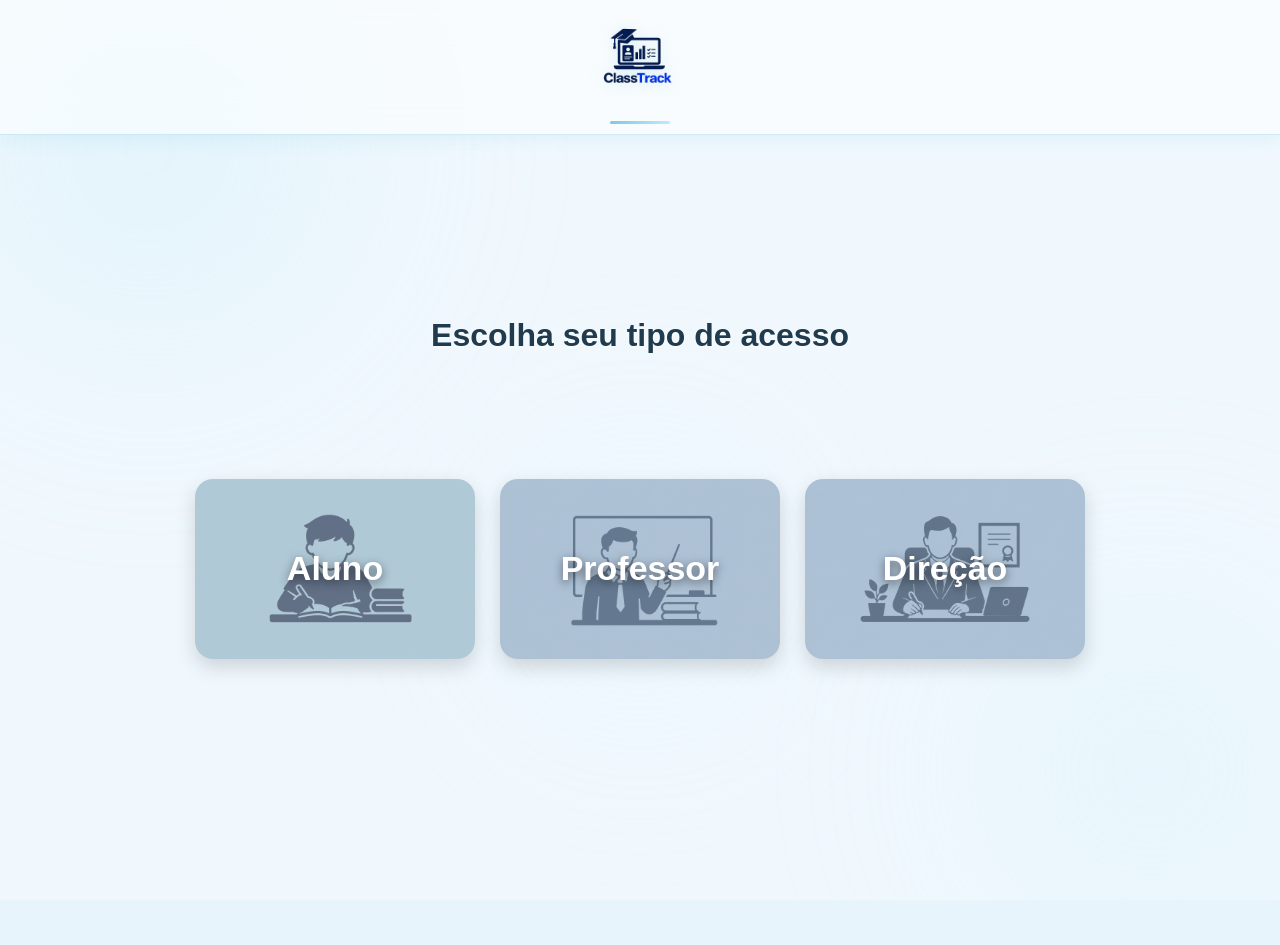
==== index.html @ 363bf329 "primeiro git" ====
<!DOCTYPE html>
<html lang="pt-BR">
 
<head>
    <meta charset="UTF-8" />
    <meta name="viewport" content="width=device-width, initial-scale=1.0" />
    <title>Login e Cadastro</title>
    <link rel="stylesheet" href="index.css" />
</head>
 
<body>
 
    <div class="bg-aurora">
        <div class="aurora-orb orb1"></div>
        <div class="aurora-orb orb2"></div>
        <div class="aurora-orb orb3"></div>
    </div>
 
    <header>
        <div class="header-inner">
            <a href="Lading.html" class="logo-link">
                <img src="Assets\logoClass.png" alt="Logo do Projeto" id="logo">
            </a>
            <div class="header-accent-line"></div>
        </div>
    </header>
 
    <main>
        <section id="choice-section">
            <h2 class="choice-title">Escolha seu tipo de acesso</h2>
            <div class="roles-container">
                <div class="role-card aluno" onclick="selectRole('Aluno')">
                    <div class="overlay">
                        <h3>Aluno</h3>
                    </div>
                </div>
                <div class="role-card professor" onclick="selectRole('Professor')">
                    <div class="overlay">
                        <h3>Professor</h3>
                    </div>
                </div>
                <div class="role-card direcao" onclick="selectRole('Direção')">
                    <div class="overlay">
                        <h3>Direção</h3>
                    </div>
                </div>
            </div>
        </section>
 
        <section id="form-section" class="card hidden">
            <p id="selected-role"></p>
            <div class="tabs">
                <button id="login-tab" class="active" onclick="showLogin()">Login</button>
                <button id="register-tab" onclick="showRegister()">Cadastro</button>
            </div>
 
            <form id="login-form">
                <h2>Login</h2>
                <input type="email" id="login-email" placeholder="E-mail Gmail" />
                <input type="password" id="login-password" placeholder="Senha" />
                <p class="error" id="login-error"></p>
                <button type="submit">Entrar</button>
            </form>
 
            <form id="register-form" class="hidden">
                <h2>Cadastro</h2>
                <input type="text" id="cpf" placeholder="CPF" maxlength="14" />
                <input type="text" id="phone" placeholder="Número de telefone" />
                <input type="text" id="fullname" placeholder="Nome completo" />
                <input type="email" id="email" placeholder="E-mail Gmail" />
                <input type="password" id="password" placeholder="Senha" />
                <input type="password" id="confirm-password" placeholder="Confirmar senha" />
                <p class="error" id="register-error"></p>
                <p class="success" id="register-success"></p>
                <button type="submit">Cadastrar</button>
            </form>
        </section>
    </main>
 
    <script src="index.js"></script>
</body>
 
</html>
---- index.css ----
* {
    margin: 0;
    padding: 0;
    box-sizing: border-box;
    font-family: Arial, Helvetica, sans-serif;
}
 
body {
    background: #e8f4fc;
    min-height: 100vh;
    overflow-x: hidden;
}
 
/* ===================== AURORA BACKGROUND ===================== */
 
.bg-aurora {
    position: fixed;
    inset: 0;
    z-index: 0;
    background: #f0f8fd;
    overflow: hidden;
}
 
.aurora-orb {
    position: absolute;
    border-radius: 50%;
    filter: blur(100px);
    opacity: 0.35;
}
 
.orb1 {
    width: 600px;
    height: 600px;
    background: radial-gradient(circle, #bde8f8 0%, transparent 70%);
    top: -150px;
    left: -150px;
    animation: driftA 20s ease-in-out infinite;
}
 
.orb2 {
    width: 500px;
    height: 500px;
    background: radial-gradient(circle, #c8eefb 0%, transparent 70%);
    bottom: -120px;
    right: -120px;
    animation: driftB 26s ease-in-out infinite;
}
 
.orb3 {
    width: 350px;
    height: 350px;
    background: radial-gradient(circle, #d6f2ff 0%, transparent 70%);
    top: 45%;
    left: 50%;
    transform: translateX(-50%);
    animation: driftC 32s ease-in-out infinite;
}
 
@keyframes driftA {
    0%, 100% { transform: translate(0, 0); }
    50%       { transform: translate(30px, 20px); }
}
 
@keyframes driftB {
    0%, 100% { transform: translate(0, 0); }
    50%       { transform: translate(-25px, -20px); }
}
 
@keyframes driftC {
    0%, 100% { transform: translateX(-50%) translateY(0); }
    50%       { transform: translateX(-50%) translateY(-25px); }
}
 
/* ===================== HEADER ===================== */
 
header {
    position: relative;
    z-index: 10;
    background: rgba(255, 255, 255, 0.55);
    backdrop-filter: blur(18px);
    -webkit-backdrop-filter: blur(18px);
    border-bottom: 1px solid rgba(127, 200, 227, 0.35);
    box-shadow: 0 2px 20px rgba(94, 185, 224, 0.15);
    min-height: 90px;
    display: flex;
    align-items: center;
    justify-content: center;
    padding: 10px 30px;
}
 
.header-inner {
    display: flex;
    flex-direction: column;
    align-items: center;
    gap: 6px;
}
 
.logo-link {
    display: flex;
    align-items: center;
    text-decoration: none;
}
 
#logo {
    cursor: pointer;
    transition: transform 0.3s ease, filter 0.3s ease;
    height: 105px;
    width: 155px;
    filter: drop-shadow(0 2px 8px rgba(94, 185, 224, 0.25));
}
 
#logo:hover {
    transform: scale(1.05);
    filter: drop-shadow(0 4px 14px rgba(94, 185, 224, 0.45));
}
 
.header-accent-line {
    width: 60px;
    height: 3px;
    border-radius: 99px;
    background: linear-gradient(90deg, #7ec8e3, #bfe9ff, #7ec8e3);
    background-size: 200% 100%;
    animation: shimmerLine 3s ease-in-out infinite;
}
 
@keyframes shimmerLine {
    0%   { background-position: 0% 50%; }
    50%  { background-position: 100% 50%; }
    100% { background-position: 0% 50%; }
}
 
/* ===================== MAIN ===================== */
 
main {
    position: relative;
    z-index: 5;
    min-height: calc(100vh - 90px);
    display: flex;
    align-items: center;
    justify-content: center;
    padding: 20px;
}
 
/* ===================== CARD (formulário) ===================== */
 
.card {
  background: #ffffff;
  width: 100%;
  max-width: 420px;
  padding: 34px 32px;
  border: 1px solid #d7edf8;
  border-radius: 10px;
  box-shadow: 0 10px 28px rgba(31, 59, 77, 0.08);
  text-align: center;
}
 
h2 {
    color: #333;
    margin-bottom: 20px;
}
 
.role-buttons {
    display: flex;
    flex-direction: column;
    gap: 15px;
}
 
.role-buttons button {
    height: 70px;
    border: none;
    border-radius: 12px;
    background: #d9d9d9;
    color: #333;
    font-size: 18px;
    font-weight: bold;
    cursor: pointer;
    transition: 0.3s;
}
 
.role-buttons button:hover {
    background: #bfe9ff;
    transform: scale(1.03);
}
 
.tabs {
    display: flex;
    gap: 10px;
    margin: 20px 0;
}
 
.tabs button {
    flex: 1;
    padding: 12px;
    border: none;
    background: #ddd;
    border-radius: 8px;
    cursor: pointer;
    font-weight: bold;
}
 
.tabs button.active {
    background: #bfe9ff;
    color: #1f3b4d;
}
 
form {
    display: flex;
    flex-direction: column;
    gap: 12px;
}
 
input {
  padding: 14px 15px;
  border: 1px solid #d6d6d6;
  border-radius: 8px;
  outline: none;
  background: #fafafa;
  color: #333;
  font-size: 15px;
  transition: 0.25s;
}
 
input:focus {
  border-color: #8fd3f4;
  background: #ffffff;
  box-shadow: 0 0 0 3px rgba(191, 233, 255, 0.45);
}
 
form button {
  padding: 14px;
  border: none;
  border-radius: 8px;
  background: #bfe9ff;
  color: #1f3b4d;
  font-size: 15px;
  font-weight: 700;
  cursor: pointer;
  transition: 0.25s;
}

form button:hover {
  background: #a9dff8;
}
 
#selected-role {
    background: #eee;
    padding: 10px;
    border-radius: 8px;
    color: #333;
    font-weight: bold;
}
 
.error {
    color: #d10000;
    font-size: 14px;
}
 
.success {
    color: #008000;
    font-size: 14px;
}
 
.hidden {
    display: none;
}
 
/* ===================== CHOICE SECTION ===================== */
 
#choice-section {
    width: 100%;
    max-width: 900px;
}
 
.choice-title {
    text-align: center;
    margin-bottom: 20px;
    font-size: 32px;
    color: #1f3b4d;
    position: relative;
    top: -105px;
    text-shadow: 0 1px 4px rgba(255,255,255,0.7);
}
 
.roles-container {
    display: grid;
    grid-template-columns: repeat(3, 1fr);
    gap: 15px;
    justify-items: center;
}
 
.role-card {
    width: 100%;
    max-width: 280px;
    height: 180px;
    border-radius: 18px;
    background-color: #bfe9ff;
    overflow: hidden;
    cursor: pointer;
    transition: 0.4s;
    position: relative;
    box-shadow: 0 8px 20px rgba(0,0,0,0.15);
    display: flex;
    align-items: center;
    justify-content: center;
}
 
.card-image {
    width: 120px;
    height: 120px;
    object-fit: contain;
    position: absolute;
    top: 50%;
    left: 50%;
    transform: translate(-50%, -50%);
    opacity: 0.95;
}
 
.role-card:hover {
    transform: translateY(-8px) scale(1.02);
}
 
.overlay {
    width: 100%;
    height: 100%;
    position: absolute;
    display: flex;
    align-items: center;
    justify-content: center;
    z-index: 2;
    background: rgba(0,0,0,0.15);
}
 
.overlay h3 {
    color: white;
    font-size: 34px;
    font-weight: bold;
    text-shadow: 0 3px 10px rgba(0,0,0,0.5);
    z-index: 3;
}
 
.aluno {
    background-image:
    linear-gradient(rgba(255,255,255,0.45), rgba(255,255,255,0.45)),
    url('./Assets/estudanteClass.png');
    background-size: cover;
    background-position: center;
    background-repeat: no-repeat;
}
 
.professor {
    background-image:
    linear-gradient(rgba(255,255,255,0.45), rgba(255,255,255,0.45)),
    url('./Assets/professorClass.png');
    background-size: cover;
    background-position: center;
    background-repeat: no-repeat;
}
 
.direcao {
    background-image:
    linear-gradient(rgba(255,255,255,0.45), rgba(255,255,255,0.45)),
    url('./Assets/direcaoClass.png');
    background-size: cover;
    background-position: center;
    background-repeat: no-repeat;
}
 
/* ===================== RESPONSIVE ===================== */
 
@media (max-width: 768px) {
 
    header {
        justify-content: center;
    }
 
    .header-left {
        position: static;
        width: 100%;
        display: flex;
        justify-content: center;
        align-items: center;
    }
 
    #logo {
        width: 70px;
        height: 70px;
        object-fit: contain;
    }
 
    main {
        padding: 25px 15px;
        align-items: flex-start;
    }
 
    .choice-title {
        font-size: 26px;
        margin-top: 20px;
        margin-bottom: 25px;
        top: 0;
    }
 
    .roles-container {
        grid-template-columns: 1fr;
        gap: 18px;
    }
 
    .direcao {
        grid-column: auto;
    }
 
    .role-card {
        max-width: 100%;
        width: 100%;
        height: 170px;
    }
 
    .overlay h3 {
        font-size: 30px;
    }
 
    .card {
        max-width: 100%;
        padding: 22px;
    }
 
    .tabs {
        flex-direction: column;
    }
 
    input,
    form button {
        font-size: 15px;
    }
}
 
@media (max-width: 480px) {
    .card {
        padding: 22px;
    }
 
    header h1 {
        font-size: 24px;
    }
}
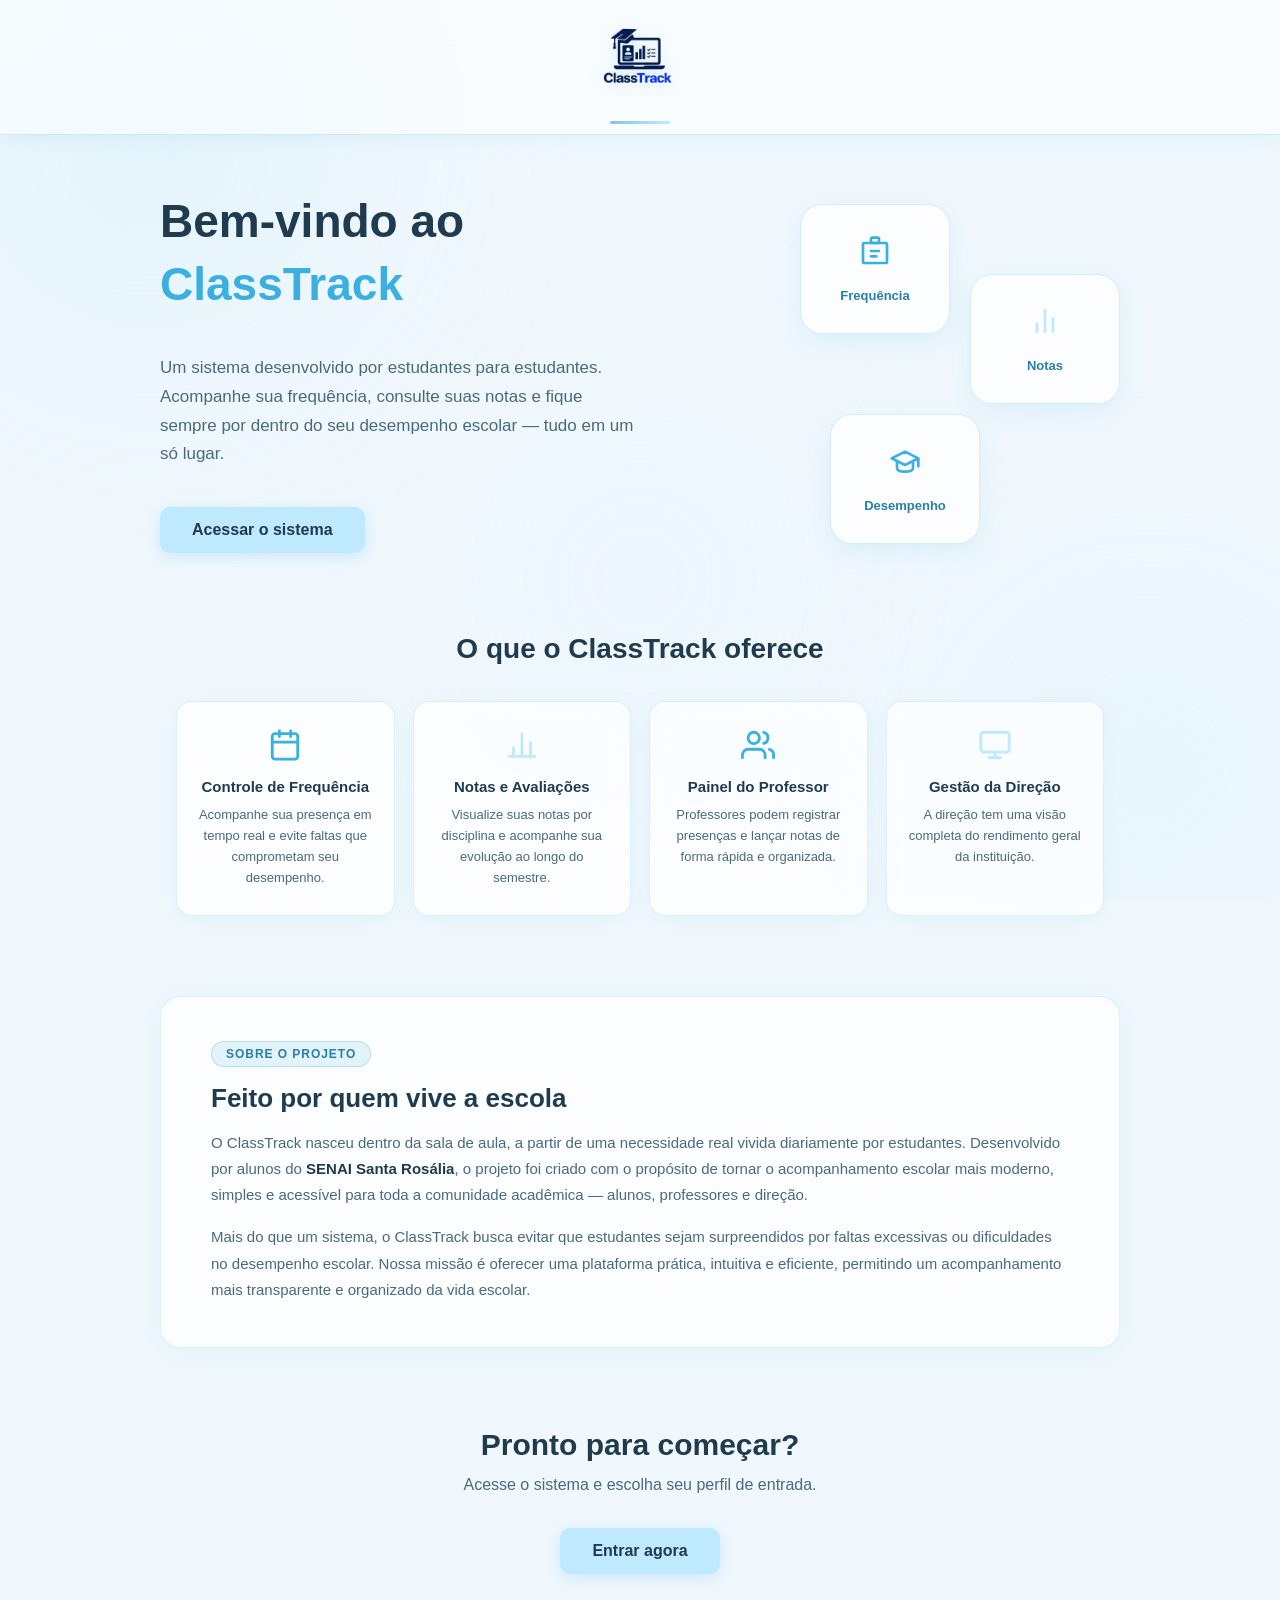
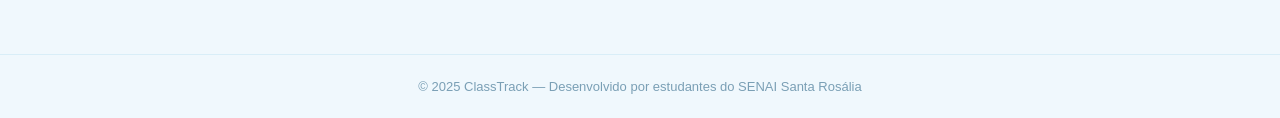
==== commit 9cf7c84b: "Projeto com login e lading pages e professor" ====
--- a/index.html
+++ b/index.html
@@ -4,7 +4,7 @@
 <head>
     <meta charset="UTF-8" />
     <meta name="viewport" content="width=device-width, initial-scale=1.0" />
-    <title>Login e Cadastro</title>
+    <title>ClassTrack — Início</title>
     <link rel="stylesheet" href="index.css" />
 </head>
  
@@ -18,67 +18,122 @@
  
     <header>
         <div class="header-inner">
-            <a href="Lading.html" class="logo-link">
-                <img src="Assets\logoClass.png" alt="Logo do Projeto" id="logo">
+            <a href="index.html" class="logo-link">
+                <img src="Assets/logoClass.png" alt="Logo ClassTrack" id="logo">
             </a>
             <div class="header-accent-line"></div>
         </div>
     </header>
  
     <main>
-        <section id="choice-section">
-            <h2 class="choice-title">Escolha seu tipo de acesso</h2>
-            <div class="roles-container">
-                <div class="role-card aluno" onclick="selectRole('Aluno')">
-                    <div class="overlay">
-                        <h3>Aluno</h3>
-                    </div>
+ 
+        <section class="hero">
+            <div class="hero-content">
+                <h1 class="hero-title">Bem-vindo ao <span class="highlight">ClassTrack</span></h1>
+                <p class="hero-desc">
+                    Um sistema desenvolvido por estudantes para estudantes. Acompanhe sua frequência,
+                    consulte suas notas e fique sempre por dentro do seu desempenho escolar — tudo em um só lugar.
+                </p>
+                <a href="Acesso.html" class="cta-btn">Acessar o sistema</a>
+            </div>
+ 
+            <div class="hero-visual">
+                <div class="visual-card vc1">
+                    <span class="vc-icon">
+                        <svg xmlns="http://www.w3.org/2000/svg" width="32" height="32" viewBox="0 0 24 24" fill="none" stroke="#3aafe0" stroke-width="2" stroke-linecap="round" stroke-linejoin="round">
+                            <rect x="9" y="2" width="6" height="4" rx="1"/><path d="M4 6h16a1 1 0 0 1 1 1v13a1 1 0 0 1-1 1H4a1 1 0 0 1-1-1V7a1 1 0 0 1 1-1z"/><line x1="9" y1="12" x2="15" y2="12"/><line x1="9" y1="16" x2="13" y2="16"/>
+                        </svg>
+                    </span>
+                    <span class="vc-label">Frequência</span>
                 </div>
-                <div class="role-card professor" onclick="selectRole('Professor')">
-                    <div class="overlay">
-                        <h3>Professor</h3>
-                    </div>
+                <div class="visual-card vc2">
+                    <span class="vc-icon">
+                        <svg xmlns="http://www.w3.org/2000/svg" width="32" height="32" viewBox="0 0 24 24" fill="none" stroke="#bfe9ff" stroke-width="2" stroke-linecap="round" stroke-linejoin="round">
+                            <line x1="18" y1="20" x2="18" y2="10"/><line x1="12" y1="20" x2="12" y2="4"/><line x1="6" y1="20" x2="6" y2="14"/>
+                        </svg>
+                    </span>
+                    <span class="vc-label">Notas</span>
                 </div>
-                <div class="role-card direcao" onclick="selectRole('Direção')">
-                    <div class="overlay">
-                        <h3>Direção</h3>
-                    </div>
+                <div class="visual-card vc3">
+                    <span class="vc-icon">
+                        <svg xmlns="http://www.w3.org/2000/svg" width="32" height="32" viewBox="0 0 24 24" fill="none" stroke="#3aafe0" stroke-width="2" stroke-linecap="round" stroke-linejoin="round">
+                            <path d="M22 10v6M2 10l10-5 10 5-10 5z"/><path d="M6 12v5c0 2 2 3 6 3s6-1 6-3v-5"/>
+                        </svg>
+                    </span>
+                    <span class="vc-label">Desempenho</span>
                 </div>
             </div>
         </section>
  
-        <section id="form-section" class="card hidden">
-            <p id="selected-role"></p>
-            <div class="tabs">
-                <button id="login-tab" class="active" onclick="showLogin()">Login</button>
-                <button id="register-tab" onclick="showRegister()">Cadastro</button>
+        <section class="features">
+            <h2 class="section-title">O que o ClassTrack oferece</h2>
+            <div class="features-grid">
+                <div class="feature-card">
+                    <div class="feature-icon">
+                        <svg xmlns="http://www.w3.org/2000/svg" width="34" height="34" viewBox="0 0 24 24" fill="none" stroke="#3aafe0" stroke-width="2" stroke-linecap="round" stroke-linejoin="round">
+                            <rect x="3" y="4" width="18" height="18" rx="2"/><line x1="16" y1="2" x2="16" y2="6"/><line x1="8" y1="2" x2="8" y2="6"/><line x1="3" y1="10" x2="21" y2="10"/>
+                        </svg>
+                    </div>
+                    <h3>Controle de Frequência</h3>
+                    <p>Acompanhe sua presença em tempo real e evite faltas que comprometam seu desempenho.</p>
+                </div>
+                <div class="feature-card">
+                    <div class="feature-icon">
+                        <svg xmlns="http://www.w3.org/2000/svg" width="34" height="34" viewBox="0 0 24 24" fill="none" stroke="#bfe9ff" stroke-width="2" stroke-linecap="round" stroke-linejoin="round">
+                            <line x1="18" y1="20" x2="18" y2="10"/><line x1="12" y1="20" x2="12" y2="4"/><line x1="6" y1="20" x2="6" y2="14"/><line x1="3" y1="20" x2="21" y2="20"/>
+                        </svg>
+                    </div>
+                    <h3>Notas e Avaliações</h3>
+                    <p>Visualize suas notas por disciplina e acompanhe sua evolução ao longo do semestre.</p>
+                </div>
+                <div class="feature-card">
+                    <div class="feature-icon">
+                        <svg xmlns="http://www.w3.org/2000/svg" width="34" height="34" viewBox="0 0 24 24" fill="none" stroke="#3aafe0" stroke-width="2" stroke-linecap="round" stroke-linejoin="round">
+                            <path d="M17 21v-2a4 4 0 0 0-4-4H5a4 4 0 0 0-4 4v2"/><circle cx="9" cy="7" r="4"/><path d="M23 21v-2a4 4 0 0 0-3-3.87"/><path d="M16 3.13a4 4 0 0 1 0 7.75"/>
+                        </svg>
+                    </div>
+                    <h3>Painel do Professor</h3>
+                    <p>Professores podem registrar presenças e lançar notas de forma rápida e organizada.</p>
+                </div>
+                <div class="feature-card">
+                    <div class="feature-icon">
+                        <svg xmlns="http://www.w3.org/2000/svg" width="34" height="34" viewBox="0 0 24 24" fill="none" stroke="#bfe9ff" stroke-width="2" stroke-linecap="round" stroke-linejoin="round">
+                            <rect x="2" y="3" width="20" height="14" rx="2"/><line x1="8" y1="21" x2="16" y2="21"/><line x1="12" y1="17" x2="12" y2="21"/>
+                        </svg>
+                    </div>
+                    <h3>Gestão da Direção</h3>
+                    <p>A direção tem uma visão completa do rendimento geral da instituição.</p>
+                </div>
             </div>
+        </section>
  
-            <form id="login-form">
-                <h2>Login</h2>
-                <input type="email" id="login-email" placeholder="E-mail Gmail" />
-                <input type="password" id="login-password" placeholder="Senha" />
-                <p class="error" id="login-error"></p>
-                <button type="submit">Entrar</button>
-            </form>
+        <section class="about">
+            <div class="about-card">
+                <div class="about-tag">Sobre o projeto</div>
+                <h2>Feito por quem vive a escola</h2>
+                <p>
+                    O ClassTrack nasceu dentro da sala de aula, a partir de uma necessidade real vivida diariamente por estudantes.
+                    Desenvolvido por alunos do <strong>SENAI Santa Rosália</strong>, o projeto foi criado com o propósito de tornar o acompanhamento escolar mais moderno,
+                    simples e acessível para toda a comunidade acadêmica — alunos, professores e direção.
+                </p>
+                <p>
+                    Mais do que um sistema, o ClassTrack busca evitar que estudantes sejam surpreendidos por faltas excessivas ou dificuldades no desempenho escolar.
+                    Nossa missão é oferecer uma plataforma prática, intuitiva e eficiente, permitindo um acompanhamento mais transparente e organizado da vida escolar.
+                </p>
+            </div>
+        </section>
  
-            <form id="register-form" class="hidden">
-                <h2>Cadastro</h2>
-                <input type="text" id="cpf" placeholder="CPF" maxlength="14" />
-                <input type="text" id="phone" placeholder="Número de telefone" />
-                <input type="text" id="fullname" placeholder="Nome completo" />
-                <input type="email" id="email" placeholder="E-mail Gmail" />
-                <input type="password" id="password" placeholder="Senha" />
-                <input type="password" id="confirm-password" placeholder="Confirmar senha" />
-                <p class="error" id="register-error"></p>
-                <p class="success" id="register-success"></p>
-                <button type="submit">Cadastrar</button>
-            </form>
+        <section class="cta-section">
+            <h2>Pronto para começar?</h2>
+            <p>Acesse o sistema e escolha seu perfil de entrada.</p>
+            <a href="Acesso.html" class="cta-btn">Entrar agora</a>
         </section>
+ 
     </main>
  
-    <script src="index.js"></script>
+    <footer>
+        <p>© 2025 ClassTrack — Desenvolvido por estudantes do SENAI Santa Rosália</p>
+    </footer>
+ 
 </body>
- 
-</html>
- +</html>
--- a/index.css
+++ b/index.css
@@ -6,9 +6,10 @@
 }
  
 body {
-    background: #e8f4fc;
+    background: #f0f8fd;
     min-height: 100vh;
     overflow-x: hidden;
+    color: #1f3b4d;
 }
  
 /* ===================== AURORA BACKGROUND ===================== */
@@ -134,311 +135,312 @@
 main {
     position: relative;
     z-index: 5;
-    min-height: calc(100vh - 90px);
-    display: flex;
+    display: flex;
+    flex-direction: column;
+    align-items: center;
+    gap: 80px;
+    padding: 60px 20px 80px;
+}
+ 
+/* ===================== HERO ===================== */
+ 
+.hero {
+    width: 100%;
+    max-width: 960px;
+    display: flex;
+    align-items: center;
+    justify-content: space-between;
+    gap: 40px;
+    animation: fadeUp 0.7s ease both;
+}
+ 
+@keyframes fadeUp {
+    from { opacity: 0; transform: translateY(24px); }
+    to   { opacity: 1; transform: translateY(0); }
+}
+ 
+.hero-content {
+    flex: 1;
+    display: flex;
+    flex-direction: column;
+    gap: 18px;
+}
+ 
+.hero-title {
+    font-size: 46px;
+    font-weight: 800;
+    color: #1f3b4d;
+    line-height: 1.15;
+    display: flex;
+    flex-direction: column;
+}
+ 
+.highlight {
+    color: #3aafe0;
+    margin-top: 10px;
+}
+ 
+.hero-desc {
+    margin-top: 25px;
+    font-size: 17px;
+    color: #4a6a7c;
+    line-height: 1.7;
+    max-width: 480px;
+}
+ 
+.cta-btn {
+    display: inline-block;
+    width: fit-content;
+    padding: 14px 32px;
+    margin-top: 20px;
+    background: #bfe9ff;
+    color: #1f3b4d;
+    font-size: 16px;
+    font-weight: bold;
+    border-radius: 10px;
+    text-decoration: none;
+    transition: background 0.3s ease, transform 0.2s ease, box-shadow 0.3s ease;
+    box-shadow: 0 4px 16px rgba(94, 185, 224, 0.25);
+}
+ 
+.cta-btn:hover {
+    background: #8fd3f4;
+    transform: translateY(-2px);
+    box-shadow: 0 8px 24px rgba(94, 185, 224, 0.35);
+}
+ 
+/* Visual cards flutuantes */
+ 
+.hero-visual {
+    flex-shrink: 0;
+    position: relative;
+    width: 320px;
+    height: 340px;
+}
+ 
+.visual-card {
+    position: absolute;
+    background: rgba(255, 255, 255, 0.75);
+    backdrop-filter: blur(10px);
+    border: 1px solid rgba(127, 200, 227, 0.3);
+    border-radius: 22px;
+    box-shadow: 0 8px 24px rgba(94, 185, 224, 0.15);
+    width: 150px;
+    height: 130px;
+    display: flex;
+    flex-direction: column;
     align-items: center;
     justify-content: center;
-    padding: 20px;
-}
- 
-/* ===================== CARD (formulário) ===================== */
- 
-.card {
-  background: #ffffff;
-  width: 100%;
-  max-width: 420px;
-  padding: 34px 32px;
-  border: 1px solid #d7edf8;
-  border-radius: 10px;
-  box-shadow: 0 10px 28px rgba(31, 59, 77, 0.08);
-  text-align: center;
-}
- 
-h2 {
-    color: #333;
-    margin-bottom: 20px;
-}
- 
-.role-buttons {
-    display: flex;
-    flex-direction: column;
-    gap: 15px;
-}
- 
-.role-buttons button {
-    height: 70px;
-    border: none;
-    border-radius: 12px;
-    background: #d9d9d9;
-    color: #333;
-    font-size: 18px;
+    gap: 14px;
+}
+ 
+.vc-icon { font-size: 28px; }
+.vc-label {
+    font-size: 13px;
     font-weight: bold;
-    cursor: pointer;
-    transition: 0.3s;
-}
- 
-.role-buttons button:hover {
-    background: #bfe9ff;
-    transform: scale(1.03);
-}
- 
-.tabs {
-    display: flex;
-    gap: 10px;
-    margin: 20px 0;
-}
- 
-.tabs button {
-    flex: 1;
-    padding: 12px;
-    border: none;
-    background: #ddd;
-    border-radius: 8px;
-    cursor: pointer;
+    color: #2a7fa5;
+}
+ 
+.vc1 { top: 0; left: 0; animation: floatCard 5s ease-in-out infinite; }
+.vc2 { top: 70px; right: 0; animation: floatCard 5s ease-in-out infinite; animation-delay: -2s; }
+.vc3 { bottom: 0; left: 30px; animation: floatCard 5s ease-in-out infinite; animation-delay: -4s; }
+ 
+@keyframes floatCard {
+    0%, 100% { transform: translateY(0px); }
+    50%       { transform: translateY(-10px); }
+}
+ 
+/* ===================== FEATURES ===================== */
+ 
+.features {
+    width: 100%;
+    max-width: 960px;
+    padding: 0 16px;
+}
+ 
+.section-title {
+    text-align: center;
+    font-size: 28px;
+    font-weight: 800;
+    color: #1f3b4d;
+    margin-bottom: 36px;
+}
+ 
+.features-grid {
+    display: grid;
+    grid-template-columns: repeat(4, 1fr);
+    gap: 18px;
+}
+ 
+.feature-card {
+    background: rgba(255, 255, 255, 0.7);
+    backdrop-filter: blur(10px);
+    border: 1px solid rgba(127, 200, 227, 0.25);
+    border-radius: 16px;
+    padding: 26px 20px;
+    text-align: center;
+    box-shadow: 0 4px 18px rgba(94, 185, 224, 0.1);
+    transition: transform 0.3s ease, box-shadow 0.3s ease;
+}
+ 
+.feature-card:hover {
+    transform: translateY(-6px);
+    box-shadow: 0 10px 30px rgba(94, 185, 224, 0.2);
+}
+ 
+.feature-icon {
+    margin-bottom: 12px;
+}
+ 
+.feature-card h3 {
+    font-size: 15px;
+    font-weight: 700;
+    color: #1f3b4d;
+    margin-bottom: 10px;
+}
+ 
+.feature-card p {
+    font-size: 13px;
+    color: #4a6a7c;
+    line-height: 1.6;
+}
+ 
+/* ===================== ABOUT ===================== */
+ 
+.about {
+    width: 100%;
+    max-width: 960px;
+    animation: fadeUp 0.7s ease 0.3s both;
+}
+ 
+.about-card {
+    background: rgba(255, 255, 255, 0.7);
+    backdrop-filter: blur(10px);
+    border: 1px solid rgba(127, 200, 227, 0.25);
+    border-radius: 20px;
+    padding: 44px 50px;
+    box-shadow: 0 4px 24px rgba(94, 185, 224, 0.1);
+    display: flex;
+    flex-direction: column;
+    gap: 16px;
+}
+ 
+.about-tag {
+    display: inline-block;
+    background: rgba(127, 200, 227, 0.2);
+    border: 1px solid rgba(127, 200, 227, 0.45);
+    color: #2a7fa5;
+    font-size: 12px;
     font-weight: bold;
-}
- 
-.tabs button.active {
-    background: #bfe9ff;
-    color: #1f3b4d;
-}
- 
-form {
-    display: flex;
-    flex-direction: column;
-    gap: 12px;
-}
- 
-input {
-  padding: 14px 15px;
-  border: 1px solid #d6d6d6;
-  border-radius: 8px;
-  outline: none;
-  background: #fafafa;
-  color: #333;
-  font-size: 15px;
-  transition: 0.25s;
-}
- 
-input:focus {
-  border-color: #8fd3f4;
-  background: #ffffff;
-  box-shadow: 0 0 0 3px rgba(191, 233, 255, 0.45);
-}
- 
-form button {
-  padding: 14px;
-  border: none;
-  border-radius: 8px;
-  background: #bfe9ff;
-  color: #1f3b4d;
-  font-size: 15px;
-  font-weight: 700;
-  cursor: pointer;
-  transition: 0.25s;
-}
-
-form button:hover {
-  background: #a9dff8;
-}
- 
-#selected-role {
-    background: #eee;
-    padding: 10px;
-    border-radius: 8px;
-    color: #333;
-    font-weight: bold;
-}
- 
-.error {
-    color: #d10000;
-    font-size: 14px;
-}
- 
-.success {
-    color: #008000;
-    font-size: 14px;
-}
- 
-.hidden {
-    display: none;
-}
- 
-/* ===================== CHOICE SECTION ===================== */
- 
-#choice-section {
+    letter-spacing: 0.08em;
+    padding: 5px 14px;
+    border-radius: 99px;
+    width: fit-content;
+    text-transform: uppercase;
+}
+ 
+.about-card h2 {
+    font-size: 26px;
+    font-weight: 800;
+    color: #1f3b4d;
+    margin-bottom: 0;
+}
+ 
+.about-card p {
+    font-size: 15px;
+    color: #4a6a7c;
+    line-height: 1.75;
+}
+ 
+.about-card strong {
+    color: #1f3b4d;
+}
+ 
+/* ===================== CTA FINAL ===================== */
+ 
+.cta-section {
     width: 100%;
-    max-width: 900px;
-}
- 
-.choice-title {
+    max-width: 960px;
     text-align: center;
-    margin-bottom: 20px;
-    font-size: 32px;
-    color: #1f3b4d;
+    display: flex;
+    flex-direction: column;
+    align-items: center;
+    gap: 14px;
+    animation: fadeUp 0.7s ease 0.45s both;
+}
+ 
+.cta-section h2 {
+    font-size: 30px;
+    font-weight: 800;
+    color: #1f3b4d;
+    margin-bottom: 0;
+}
+ 
+.cta-section p {
+    font-size: 16px;
+    color: #4a6a7c;
+}
+ 
+/* ===================== FOOTER ===================== */
+ 
+footer {
     position: relative;
-    top: -105px;
-    text-shadow: 0 1px 4px rgba(255,255,255,0.7);
-}
- 
-.roles-container {
-    display: grid;
-    grid-template-columns: repeat(3, 1fr);
-    gap: 15px;
-    justify-items: center;
-}
- 
-.role-card {
-    width: 100%;
-    max-width: 280px;
-    height: 180px;
-    border-radius: 18px;
-    background-color: #bfe9ff;
-    overflow: hidden;
-    cursor: pointer;
-    transition: 0.4s;
-    position: relative;
-    box-shadow: 0 8px 20px rgba(0,0,0,0.15);
-    display: flex;
-    align-items: center;
-    justify-content: center;
-}
- 
-.card-image {
-    width: 120px;
-    height: 120px;
-    object-fit: contain;
-    position: absolute;
-    top: 50%;
-    left: 50%;
-    transform: translate(-50%, -50%);
-    opacity: 0.95;
-}
- 
-.role-card:hover {
-    transform: translateY(-8px) scale(1.02);
-}
- 
-.overlay {
-    width: 100%;
-    height: 100%;
-    position: absolute;
-    display: flex;
-    align-items: center;
-    justify-content: center;
-    z-index: 2;
-    background: rgba(0,0,0,0.15);
-}
- 
-.overlay h3 {
-    color: white;
-    font-size: 34px;
-    font-weight: bold;
-    text-shadow: 0 3px 10px rgba(0,0,0,0.5);
-    z-index: 3;
-}
- 
-.aluno {
-    background-image:
-    linear-gradient(rgba(255,255,255,0.45), rgba(255,255,255,0.45)),
-    url('./Assets/estudanteClass.png');
-    background-size: cover;
-    background-position: center;
-    background-repeat: no-repeat;
-}
- 
-.professor {
-    background-image:
-    linear-gradient(rgba(255,255,255,0.45), rgba(255,255,255,0.45)),
-    url('./Assets/professorClass.png');
-    background-size: cover;
-    background-position: center;
-    background-repeat: no-repeat;
-}
- 
-.direcao {
-    background-image:
-    linear-gradient(rgba(255,255,255,0.45), rgba(255,255,255,0.45)),
-    url('./Assets/direcaoClass.png');
-    background-size: cover;
-    background-position: center;
-    background-repeat: no-repeat;
+    z-index: 5;
+    text-align: center;
+    padding: 24px 20px;
+    font-size: 13px;
+    color: #7a9fb5;
+    border-top: 1px solid rgba(127, 200, 227, 0.2);
 }
  
 /* ===================== RESPONSIVE ===================== */
  
+@media (max-width: 900px) {
+    .features-grid {
+        grid-template-columns: repeat(2, 1fr);
+    }
+}
+ 
 @media (max-width: 768px) {
- 
-    header {
-        justify-content: center;
+    header { justify-content: center; }
+ 
+    #logo { width: 70px; height: 70px; object-fit: contain; }
+ 
+    .hero {
+        flex-direction: column;
+        text-align: center;
+        align-items: center;
     }
  
-    .header-left {
-        position: static;
+    .hero-title { font-size: 34px; }
+    .hero-desc { max-width: 100%; }
+    .cta-btn { margin: 20px auto 0; }
+ 
+    .hero-visual {
         width: 100%;
+        height: auto;
         display: flex;
         justify-content: center;
-        align-items: center;
+        gap: 16px;
+        flex-wrap: wrap;
     }
  
-    #logo {
-        width: 70px;
-        height: 70px;
-        object-fit: contain;
+    .visual-card {
+        position: static;
+        animation: none;
+        width: 140px;
+        height: 120px;
     }
  
-    main {
-        padding: 25px 15px;
-        align-items: flex-start;
-    }
- 
-    .choice-title {
-        font-size: 26px;
-        margin-top: 20px;
-        margin-bottom: 25px;
-        top: 0;
-    }
- 
-    .roles-container {
-        grid-template-columns: 1fr;
-        gap: 18px;
-    }
- 
-    .direcao {
-        grid-column: auto;
-    }
- 
-    .role-card {
-        max-width: 100%;
-        width: 100%;
-        height: 170px;
-    }
- 
-    .overlay h3 {
-        font-size: 30px;
-    }
- 
-    .card {
-        max-width: 100%;
-        padding: 22px;
-    }
- 
-    .tabs {
-        flex-direction: column;
-    }
- 
-    input,
-    form button {
-        font-size: 15px;
-    }
-}
- 
-@media (max-width: 480px) {
-    .card {
-        padding: 22px;
-    }
- 
-    header h1 {
-        font-size: 24px;
-    }
+    .about-card { padding: 28px 24px; }
+ 
+    main { gap: 50px; padding: 40px 16px 60px; }
+}
+ 
+@media (max-width: 560px) {
+    .features-grid { grid-template-columns: 1fr; }
+    .hero-title { font-size: 28px; }
+    .section-title { font-size: 22px; }
+    .about-card { padding: 20px 16px; }
+    .about-card h2 { font-size: 22px; }
 }
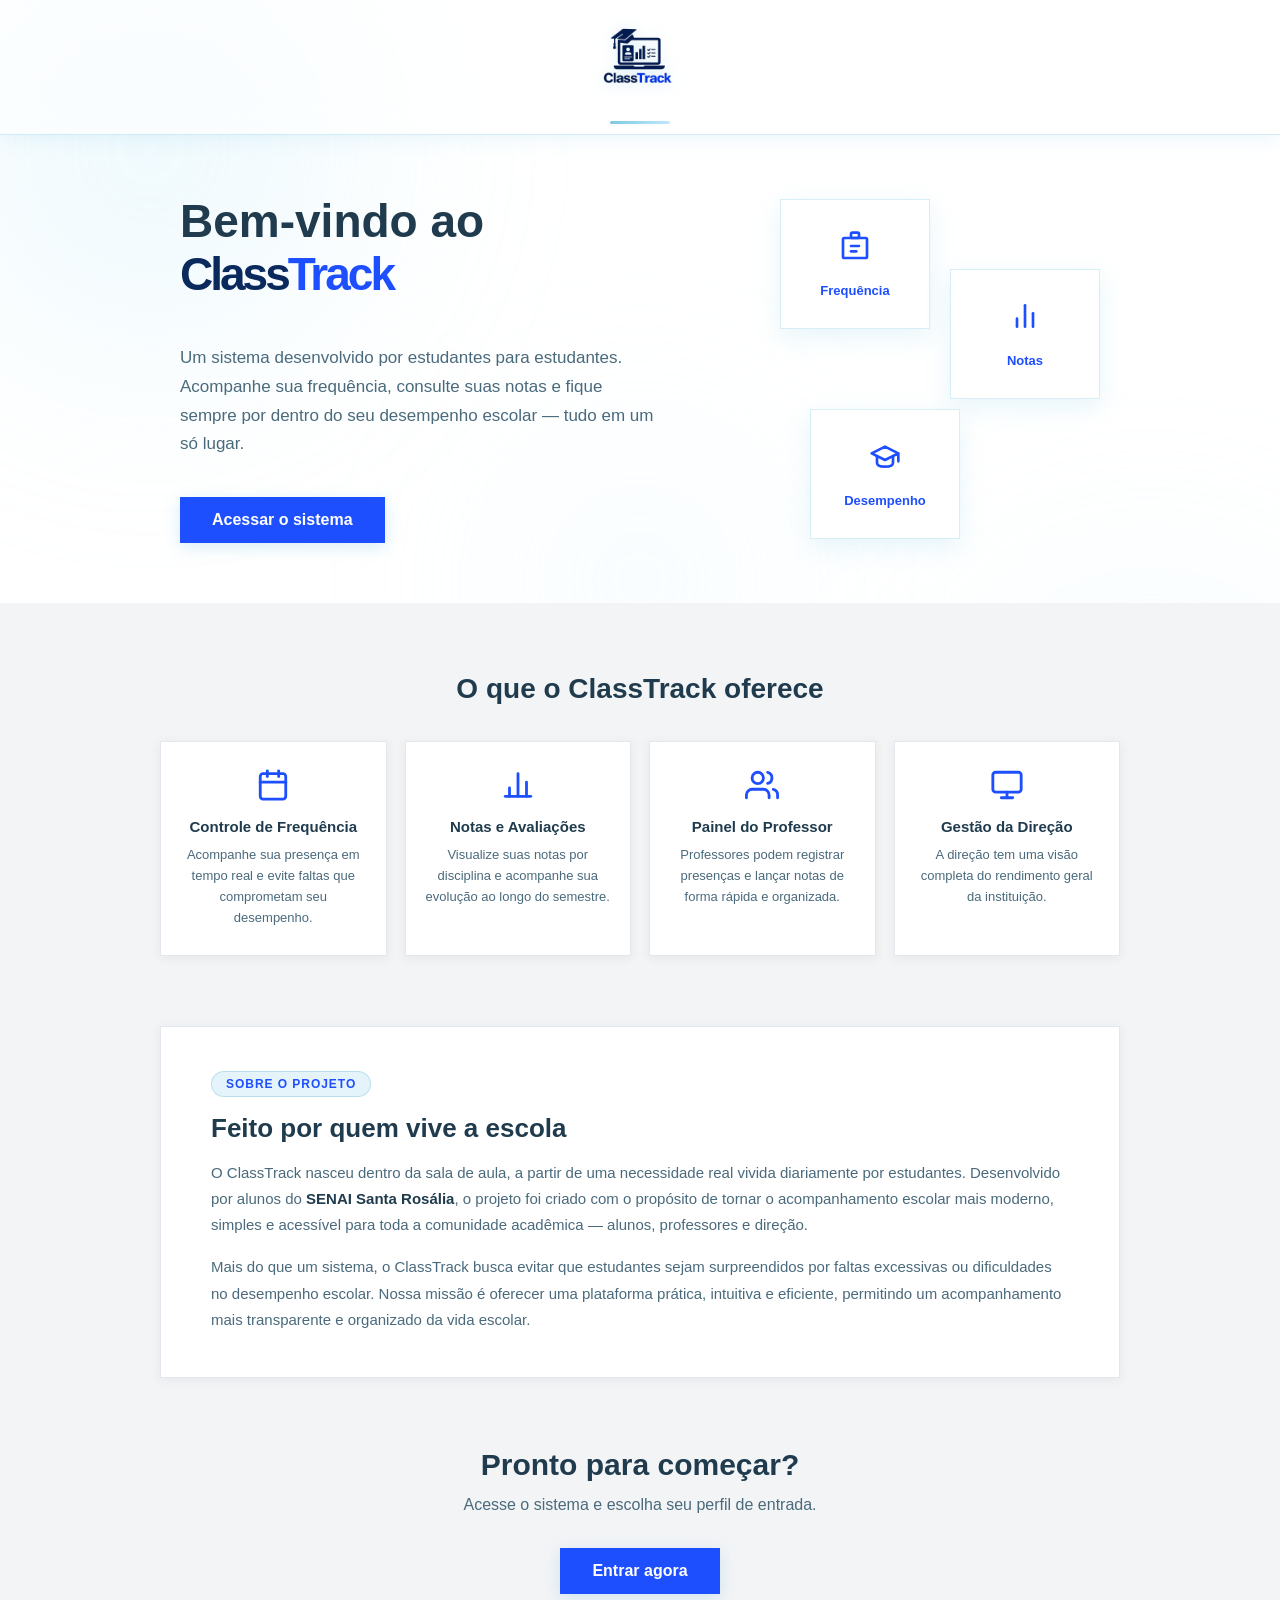
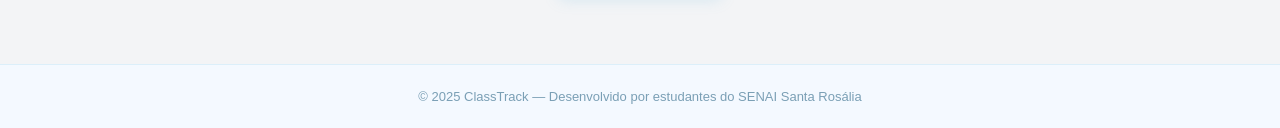
==== commit 4f79357e: "atualização" ====
--- a/index.html
+++ b/index.html
@@ -1,21 +1,21 @@
 <!DOCTYPE html>
 <html lang="pt-BR">
- 
+
 <head>
     <meta charset="UTF-8" />
     <meta name="viewport" content="width=device-width, initial-scale=1.0" />
     <title>ClassTrack — Início</title>
     <link rel="stylesheet" href="index.css" />
 </head>
- 
+
 <body>
- 
+
     <div class="bg-aurora">
         <div class="aurora-orb orb1"></div>
         <div class="aurora-orb orb2"></div>
         <div class="aurora-orb orb3"></div>
     </div>
- 
+
     <header>
         <div class="header-inner">
             <a href="index.html" class="logo-link">
@@ -24,116 +24,156 @@
             <div class="header-accent-line"></div>
         </div>
     </header>
- 
+
     <main>
- 
+
         <section class="hero">
             <div class="hero-content">
-                <h1 class="hero-title">Bem-vindo ao <span class="highlight">ClassTrack</span></h1>
+                <h1 class="hero-title">
+                    Bem-vindo ao
+                    <span class="classtrack">
+                        <span class="class-dark">Class</span><span class="track-blue">Track</span>
+                    </span>
+                </h1>
                 <p class="hero-desc">
                     Um sistema desenvolvido por estudantes para estudantes. Acompanhe sua frequência,
                     consulte suas notas e fique sempre por dentro do seu desempenho escolar — tudo em um só lugar.
                 </p>
                 <a href="Acesso.html" class="cta-btn">Acessar o sistema</a>
             </div>
- 
+
             <div class="hero-visual">
                 <div class="visual-card vc1">
                     <span class="vc-icon">
-                        <svg xmlns="http://www.w3.org/2000/svg" width="32" height="32" viewBox="0 0 24 24" fill="none" stroke="#3aafe0" stroke-width="2" stroke-linecap="round" stroke-linejoin="round">
-                            <rect x="9" y="2" width="6" height="4" rx="1"/><path d="M4 6h16a1 1 0 0 1 1 1v13a1 1 0 0 1-1 1H4a1 1 0 0 1-1-1V7a1 1 0 0 1 1-1z"/><line x1="9" y1="12" x2="15" y2="12"/><line x1="9" y1="16" x2="13" y2="16"/>
+                        <svg xmlns="http://www.w3.org/2000/svg" width="32" height="32" viewBox="0 0 24 24" fill="none"
+                            stroke="#1E4FFF" stroke-width="2" stroke-linecap="round" stroke-linejoin="round">
+                            <rect x="9" y="2" width="6" height="4" rx="1" />
+                            <path d="M4 6h16a1 1 0 0 1 1 1v13a1 1 0 0 1-1 1H4a1 1 0 0 1-1-1V7a1 1 0 0 1 1-1z" />
+                            <line x1="9" y1="12" x2="15" y2="12" />
+                            <line x1="9" y1="16" x2="13" y2="16" />
                         </svg>
                     </span>
                     <span class="vc-label">Frequência</span>
                 </div>
                 <div class="visual-card vc2">
                     <span class="vc-icon">
-                        <svg xmlns="http://www.w3.org/2000/svg" width="32" height="32" viewBox="0 0 24 24" fill="none" stroke="#bfe9ff" stroke-width="2" stroke-linecap="round" stroke-linejoin="round">
-                            <line x1="18" y1="20" x2="18" y2="10"/><line x1="12" y1="20" x2="12" y2="4"/><line x1="6" y1="20" x2="6" y2="14"/>
+                        <svg xmlns="http://www.w3.org/2000/svg" width="32" height="32" viewBox="0 0 24 24" fill="none"
+                            stroke="#1E4FFF" stroke-width="2" stroke-linecap="round" stroke-linejoin="round">
+                            <line x1="18" y1="20" x2="18" y2="10" />
+                            <line x1="12" y1="20" x2="12" y2="4" />
+                            <line x1="6" y1="20" x2="6" y2="14" />
                         </svg>
                     </span>
                     <span class="vc-label">Notas</span>
                 </div>
                 <div class="visual-card vc3">
                     <span class="vc-icon">
-                        <svg xmlns="http://www.w3.org/2000/svg" width="32" height="32" viewBox="0 0 24 24" fill="none" stroke="#3aafe0" stroke-width="2" stroke-linecap="round" stroke-linejoin="round">
-                            <path d="M22 10v6M2 10l10-5 10 5-10 5z"/><path d="M6 12v5c0 2 2 3 6 3s6-1 6-3v-5"/>
+                        <svg xmlns="http://www.w3.org/2000/svg" width="32" height="32" viewBox="0 0 24 24" fill="none"
+                            stroke="#1E4FFF" stroke-width="2" stroke-linecap="round" stroke-linejoin="round">
+                            <path d="M22 10v6M2 10l10-5 10 5-10 5z" />
+                            <path d="M6 12v5c0 2 2 3 6 3s6-1 6-3v-5" />
                         </svg>
                     </span>
                     <span class="vc-label">Desempenho</span>
                 </div>
             </div>
         </section>
- 
-        <section class="features">
-            <h2 class="section-title">O que o ClassTrack oferece</h2>
-            <div class="features-grid">
-                <div class="feature-card">
-                    <div class="feature-icon">
-                        <svg xmlns="http://www.w3.org/2000/svg" width="34" height="34" viewBox="0 0 24 24" fill="none" stroke="#3aafe0" stroke-width="2" stroke-linecap="round" stroke-linejoin="round">
-                            <rect x="3" y="4" width="18" height="18" rx="2"/><line x1="16" y1="2" x2="16" y2="6"/><line x1="8" y1="2" x2="8" y2="6"/><line x1="3" y1="10" x2="21" y2="10"/>
-                        </svg>
+
+        <div class="grey-section">
+            <section class="features">
+                <h2 class="section-title">O que o ClassTrack oferece</h2>
+                <div class="features-grid">
+                    <div class="feature-card">
+                        <div class="feature-icon">
+                            <svg xmlns="http://www.w3.org/2000/svg" width="34" height="34" viewBox="0 0 24 24"
+                                fill="none" stroke="#1E4FFF" stroke-width="2" stroke-linecap="round"
+                                stroke-linejoin="round">
+                                <rect x="3" y="4" width="18" height="18" rx="2" />
+                                <line x1="16" y1="2" x2="16" y2="6" />
+                                <line x1="8" y1="2" x2="8" y2="6" />
+                                <line x1="3" y1="10" x2="21" y2="10" />
+                            </svg>
+                        </div>
+                        <h3>Controle de Frequência</h3>
+                        <p>Acompanhe sua presença em tempo real e evite faltas que comprometam seu desempenho.</p>
                     </div>
-                    <h3>Controle de Frequência</h3>
-                    <p>Acompanhe sua presença em tempo real e evite faltas que comprometam seu desempenho.</p>
+                    <div class="feature-card">
+                        <div class="feature-icon">
+                            <svg xmlns="http://www.w3.org/2000/svg" width="34" height="34" viewBox="0 0 24 24"
+                                fill="none" stroke="#1E4FFF" stroke-width="2" stroke-linecap="round"
+                                stroke-linejoin="round">
+                                <line x1="18" y1="20" x2="18" y2="10" />
+                                <line x1="12" y1="20" x2="12" y2="4" />
+                                <line x1="6" y1="20" x2="6" y2="14" />
+                                <line x1="3" y1="20" x2="21" y2="20" />
+                            </svg>
+                        </div>
+                        <h3>Notas e Avaliações</h3>
+                        <p>Visualize suas notas por disciplina e acompanhe sua evolução ao longo do semestre.</p>
+                    </div>
+                    <div class="feature-card">
+                        <div class="feature-icon">
+                            <svg xmlns="http://www.w3.org/2000/svg" width="34" height="34" viewBox="0 0 24 24"
+                                fill="none" stroke="#1E4FFF" stroke-width="2" stroke-linecap="round"
+                                stroke-linejoin="round">
+                                <path d="M17 21v-2a4 4 0 0 0-4-4H5a4 4 0 0 0-4 4v2" />
+                                <circle cx="9" cy="7" r="4" />
+                                <path d="M23 21v-2a4 4 0 0 0-3-3.87" />
+                                <path d="M16 3.13a4 4 0 0 1 0 7.75" />
+                            </svg>
+                        </div>
+                        <h3>Painel do Professor</h3>
+                        <p>Professores podem registrar presenças e lançar notas de forma rápida e organizada.</p>
+                    </div>
+                    <div class="feature-card">
+                        <div class="feature-icon">
+                            <svg xmlns="http://www.w3.org/2000/svg" width="34" height="34" viewBox="0 0 24 24"
+                                fill="none" stroke="#1E4FFF" stroke-width="2" stroke-linecap="round"
+                                stroke-linejoin="round">
+                                <rect x="2" y="3" width="20" height="14" rx="2" />
+                                <line x1="8" y1="21" x2="16" y2="21" />
+                                <line x1="12" y1="17" x2="12" y2="21" />
+                            </svg>
+                        </div>
+                        <h3>Gestão da Direção</h3>
+                        <p>A direção tem uma visão completa do rendimento geral da instituição.</p>
+                    </div>
                 </div>
-                <div class="feature-card">
-                    <div class="feature-icon">
-                        <svg xmlns="http://www.w3.org/2000/svg" width="34" height="34" viewBox="0 0 24 24" fill="none" stroke="#bfe9ff" stroke-width="2" stroke-linecap="round" stroke-linejoin="round">
-                            <line x1="18" y1="20" x2="18" y2="10"/><line x1="12" y1="20" x2="12" y2="4"/><line x1="6" y1="20" x2="6" y2="14"/><line x1="3" y1="20" x2="21" y2="20"/>
-                        </svg>
-                    </div>
-                    <h3>Notas e Avaliações</h3>
-                    <p>Visualize suas notas por disciplina e acompanhe sua evolução ao longo do semestre.</p>
+            </section>
+
+            <section class="about">
+                <div class="about-card">
+                    <div class="about-tag">Sobre o projeto</div>
+                    <h2>Feito por quem vive a escola</h2>
+                    <p>
+                        O ClassTrack nasceu dentro da sala de aula, a partir de uma necessidade real vivida diariamente
+                        por estudantes.
+                        Desenvolvido por alunos do <strong>SENAI Santa Rosália</strong>, o projeto foi criado com o
+                        propósito de tornar o acompanhamento escolar mais moderno,
+                        simples e acessível para toda a comunidade acadêmica — alunos, professores e direção.
+                    </p>
+                    <p>
+                        Mais do que um sistema, o ClassTrack busca evitar que estudantes sejam surpreendidos por faltas
+                        excessivas ou dificuldades no desempenho escolar.
+                        Nossa missão é oferecer uma plataforma prática, intuitiva e eficiente, permitindo um
+                        acompanhamento mais transparente e organizado da vida escolar.
+                    </p>
                 </div>
-                <div class="feature-card">
-                    <div class="feature-icon">
-                        <svg xmlns="http://www.w3.org/2000/svg" width="34" height="34" viewBox="0 0 24 24" fill="none" stroke="#3aafe0" stroke-width="2" stroke-linecap="round" stroke-linejoin="round">
-                            <path d="M17 21v-2a4 4 0 0 0-4-4H5a4 4 0 0 0-4 4v2"/><circle cx="9" cy="7" r="4"/><path d="M23 21v-2a4 4 0 0 0-3-3.87"/><path d="M16 3.13a4 4 0 0 1 0 7.75"/>
-                        </svg>
-                    </div>
-                    <h3>Painel do Professor</h3>
-                    <p>Professores podem registrar presenças e lançar notas de forma rápida e organizada.</p>
-                </div>
-                <div class="feature-card">
-                    <div class="feature-icon">
-                        <svg xmlns="http://www.w3.org/2000/svg" width="34" height="34" viewBox="0 0 24 24" fill="none" stroke="#bfe9ff" stroke-width="2" stroke-linecap="round" stroke-linejoin="round">
-                            <rect x="2" y="3" width="20" height="14" rx="2"/><line x1="8" y1="21" x2="16" y2="21"/><line x1="12" y1="17" x2="12" y2="21"/>
-                        </svg>
-                    </div>
-                    <h3>Gestão da Direção</h3>
-                    <p>A direção tem uma visão completa do rendimento geral da instituição.</p>
-                </div>
-            </div>
-        </section>
- 
-        <section class="about">
-            <div class="about-card">
-                <div class="about-tag">Sobre o projeto</div>
-                <h2>Feito por quem vive a escola</h2>
-                <p>
-                    O ClassTrack nasceu dentro da sala de aula, a partir de uma necessidade real vivida diariamente por estudantes.
-                    Desenvolvido por alunos do <strong>SENAI Santa Rosália</strong>, o projeto foi criado com o propósito de tornar o acompanhamento escolar mais moderno,
-                    simples e acessível para toda a comunidade acadêmica — alunos, professores e direção.
-                </p>
-                <p>
-                    Mais do que um sistema, o ClassTrack busca evitar que estudantes sejam surpreendidos por faltas excessivas ou dificuldades no desempenho escolar.
-                    Nossa missão é oferecer uma plataforma prática, intuitiva e eficiente, permitindo um acompanhamento mais transparente e organizado da vida escolar.
-                </p>
-            </div>
-        </section>
- 
-        <section class="cta-section">
-            <h2>Pronto para começar?</h2>
-            <p>Acesse o sistema e escolha seu perfil de entrada.</p>
-            <a href="Acesso.html" class="cta-btn">Entrar agora</a>
-        </section>
- 
+            </section>
+
+            <section class="cta-section">
+                <h2>Pronto para começar?</h2>
+                <p>Acesse o sistema e escolha seu perfil de entrada.</p>
+                <a href="Acesso.html" class="cta-btn">Entrar agora</a>
+            </section>
+        </div>
+
     </main>
- 
+
     <footer>
         <p>© 2025 ClassTrack — Desenvolvido por estudantes do SENAI Santa Rosália</p>
     </footer>
- 
+
 </body>
+
 </html>
--- a/index.css
+++ b/index.css
@@ -4,31 +4,46 @@
     box-sizing: border-box;
     font-family: Arial, Helvetica, sans-serif;
 }
- 
+
 body {
-    background: #f0f8fd;
+    background: #F4F9FF;
     min-height: 100vh;
     overflow-x: hidden;
     color: #1f3b4d;
 }
- 
+
+.classtrack{
+    white-space: nowrap;
+}
+
+.class-dark{
+    color: #0A2A5E;
+    font-weight: 900;
+    letter-spacing: -3px;
+}
+
+.track-blue{
+    color: #1E4FFF;
+    font-weight: 900;
+    letter-spacing: -3px;
+}
 /* ===================== AURORA BACKGROUND ===================== */
- 
+
 .bg-aurora {
     position: fixed;
     inset: 0;
     z-index: 0;
-    background: #f0f8fd;
+    background: #ffffff;
     overflow: hidden;
 }
- 
+
 .aurora-orb {
     position: absolute;
     border-radius: 50%;
     filter: blur(100px);
     opacity: 0.35;
 }
- 
+
 .orb1 {
     width: 600px;
     height: 600px;
@@ -37,7 +52,7 @@
     left: -150px;
     animation: driftA 20s ease-in-out infinite;
 }
- 
+
 .orb2 {
     width: 500px;
     height: 500px;
@@ -46,7 +61,7 @@
     right: -120px;
     animation: driftB 26s ease-in-out infinite;
 }
- 
+
 .orb3 {
     width: 350px;
     height: 350px;
@@ -56,24 +71,24 @@
     transform: translateX(-50%);
     animation: driftC 32s ease-in-out infinite;
 }
- 
+
 @keyframes driftA {
     0%, 100% { transform: translate(0, 0); }
     50%       { transform: translate(30px, 20px); }
 }
- 
+
 @keyframes driftB {
     0%, 100% { transform: translate(0, 0); }
     50%       { transform: translate(-25px, -20px); }
 }
- 
+
 @keyframes driftC {
     0%, 100% { transform: translateX(-50%) translateY(0); }
     50%       { transform: translateX(-50%) translateY(-25px); }
 }
- 
+
 /* ===================== HEADER ===================== */
- 
+
 header {
     position: relative;
     z-index: 10;
@@ -88,20 +103,20 @@
     justify-content: center;
     padding: 10px 30px;
 }
- 
+
 .header-inner {
     display: flex;
     flex-direction: column;
     align-items: center;
     gap: 6px;
 }
- 
+
 .logo-link {
     display: flex;
     align-items: center;
     text-decoration: none;
 }
- 
+
 #logo {
     cursor: pointer;
     transition: transform 0.3s ease, filter 0.3s ease;
@@ -109,12 +124,12 @@
     width: 155px;
     filter: drop-shadow(0 2px 8px rgba(94, 185, 224, 0.25));
 }
- 
+
 #logo:hover {
     transform: scale(1.05);
     filter: drop-shadow(0 4px 14px rgba(94, 185, 224, 0.45));
 }
- 
+
 .header-accent-line {
     width: 60px;
     height: 3px;
@@ -123,27 +138,25 @@
     background-size: 200% 100%;
     animation: shimmerLine 3s ease-in-out infinite;
 }
- 
+
 @keyframes shimmerLine {
     0%   { background-position: 0% 50%; }
     50%  { background-position: 100% 50%; }
     100% { background-position: 0% 50%; }
 }
- 
+
 /* ===================== MAIN ===================== */
- 
+
 main {
     position: relative;
     z-index: 5;
     display: flex;
     flex-direction: column;
     align-items: center;
-    gap: 80px;
-    padding: 60px 20px 80px;
-}
- 
-/* ===================== HERO ===================== */
- 
+    gap: 0;
+    padding: 0;
+}
+
 .hero {
     width: 100%;
     max-width: 960px;
@@ -152,20 +165,21 @@
     justify-content: space-between;
     gap: 40px;
     animation: fadeUp 0.7s ease both;
-}
- 
+    padding: 60px 20px;
+}
+
 @keyframes fadeUp {
     from { opacity: 0; transform: translateY(24px); }
     to   { opacity: 1; transform: translateY(0); }
 }
- 
+
 .hero-content {
     flex: 1;
     display: flex;
     flex-direction: column;
     gap: 18px;
 }
- 
+
 .hero-title {
     font-size: 46px;
     font-weight: 800;
@@ -174,12 +188,12 @@
     display: flex;
     flex-direction: column;
 }
- 
+
 .highlight {
     color: #3aafe0;
     margin-top: 10px;
 }
- 
+
 .hero-desc {
     margin-top: 25px;
     font-size: 17px;
@@ -187,43 +201,43 @@
     line-height: 1.7;
     max-width: 480px;
 }
- 
+
 .cta-btn {
     display: inline-block;
     width: fit-content;
     padding: 14px 32px;
     margin-top: 20px;
-    background: #bfe9ff;
-    color: #1f3b4d;
+    background: #1E4FFF;
+    color: #ffffff;
     font-size: 16px;
     font-weight: bold;
-    border-radius: 10px;
+    border-radius: 0;
     text-decoration: none;
     transition: background 0.3s ease, transform 0.2s ease, box-shadow 0.3s ease;
     box-shadow: 0 4px 16px rgba(94, 185, 224, 0.25);
 }
- 
+
 .cta-btn:hover {
     background: #8fd3f4;
     transform: translateY(-2px);
     box-shadow: 0 8px 24px rgba(94, 185, 224, 0.35);
 }
- 
+
 /* Visual cards flutuantes */
- 
+
 .hero-visual {
     flex-shrink: 0;
     position: relative;
     width: 320px;
     height: 340px;
 }
- 
+
 .visual-card {
     position: absolute;
     background: rgba(255, 255, 255, 0.75);
     backdrop-filter: blur(10px);
     border: 1px solid rgba(127, 200, 227, 0.3);
-    border-radius: 22px;
+    border-radius: 0;
     box-shadow: 0 8px 24px rgba(94, 185, 224, 0.15);
     width: 150px;
     height: 130px;
@@ -233,31 +247,46 @@
     justify-content: center;
     gap: 14px;
 }
- 
+
 .vc-icon { font-size: 28px; }
 .vc-label {
     font-size: 13px;
     font-weight: bold;
-    color: #2a7fa5;
-}
- 
+    color: #1E4FFF;
+}
+
 .vc1 { top: 0; left: 0; animation: floatCard 5s ease-in-out infinite; }
 .vc2 { top: 70px; right: 0; animation: floatCard 5s ease-in-out infinite; animation-delay: -2s; }
 .vc3 { bottom: 0; left: 30px; animation: floatCard 5s ease-in-out infinite; animation-delay: -4s; }
- 
+
 @keyframes floatCard {
     0%, 100% { transform: translateY(0px); }
     50%       { transform: translateY(-10px); }
 }
- 
+
+/* ===================== GREY SECTION ===================== */
+
+.grey-section {
+    width: 100vw;
+    margin-left: calc(-50vw + 50%);
+    background: #f3f4f6;
+    padding: 70px 20px;
+    display: flex;
+    flex-direction: column;
+    align-items: center;
+    gap: 70px;
+    position: relative;
+    z-index: 5;
+}
+
 /* ===================== FEATURES ===================== */
- 
+
 .features {
     width: 100%;
     max-width: 960px;
-    padding: 0 16px;
-}
- 
+    padding: 0;
+}
+
 .section-title {
     text-align: center;
     font-size: 28px;
@@ -265,71 +294,69 @@
     color: #1f3b4d;
     margin-bottom: 36px;
 }
- 
+
 .features-grid {
     display: grid;
     grid-template-columns: repeat(4, 1fr);
     gap: 18px;
 }
- 
+
 .feature-card {
-    background: rgba(255, 255, 255, 0.7);
-    backdrop-filter: blur(10px);
-    border: 1px solid rgba(127, 200, 227, 0.25);
-    border-radius: 16px;
+    background: #ffffff;
+    border: 1px solid #e2e8ed;
+    border-radius: 0;
     padding: 26px 20px;
     text-align: center;
-    box-shadow: 0 4px 18px rgba(94, 185, 224, 0.1);
+    box-shadow: 0 2px 10px rgba(31, 59, 77, 0.07);
     transition: transform 0.3s ease, box-shadow 0.3s ease;
 }
- 
+
 .feature-card:hover {
     transform: translateY(-6px);
-    box-shadow: 0 10px 30px rgba(94, 185, 224, 0.2);
-}
- 
+    box-shadow: 0 8px 24px rgba(31, 59, 77, 0.12);
+}
+
 .feature-icon {
     margin-bottom: 12px;
 }
- 
+
 .feature-card h3 {
     font-size: 15px;
     font-weight: 700;
     color: #1f3b4d;
     margin-bottom: 10px;
 }
- 
+
 .feature-card p {
     font-size: 13px;
     color: #4a6a7c;
     line-height: 1.6;
 }
- 
+
 /* ===================== ABOUT ===================== */
- 
+
 .about {
     width: 100%;
     max-width: 960px;
     animation: fadeUp 0.7s ease 0.3s both;
 }
- 
+
 .about-card {
-    background: rgba(255, 255, 255, 0.7);
-    backdrop-filter: blur(10px);
-    border: 1px solid rgba(127, 200, 227, 0.25);
-    border-radius: 20px;
+    background: #ffffff;
+    border: 1px solid #e2e8ed;
+    border-radius: 0;
     padding: 44px 50px;
-    box-shadow: 0 4px 24px rgba(94, 185, 224, 0.1);
+    box-shadow: 0 2px 10px rgba(31, 59, 77, 0.07);
     display: flex;
     flex-direction: column;
     gap: 16px;
 }
- 
+
 .about-tag {
     display: inline-block;
     background: rgba(127, 200, 227, 0.2);
     border: 1px solid rgba(127, 200, 227, 0.45);
-    color: #2a7fa5;
+    color: #1E4FFF;
     font-size: 12px;
     font-weight: bold;
     letter-spacing: 0.08em;
@@ -338,26 +365,26 @@
     width: fit-content;
     text-transform: uppercase;
 }
- 
+
 .about-card h2 {
     font-size: 26px;
     font-weight: 800;
     color: #1f3b4d;
     margin-bottom: 0;
 }
- 
+
 .about-card p {
     font-size: 15px;
     color: #4a6a7c;
     line-height: 1.75;
 }
- 
+
 .about-card strong {
     color: #1f3b4d;
 }
- 
+
 /* ===================== CTA FINAL ===================== */
- 
+
 .cta-section {
     width: 100%;
     max-width: 960px;
@@ -368,21 +395,21 @@
     gap: 14px;
     animation: fadeUp 0.7s ease 0.45s both;
 }
- 
+
 .cta-section h2 {
     font-size: 30px;
     font-weight: 800;
     color: #1f3b4d;
     margin-bottom: 0;
 }
- 
+
 .cta-section p {
     font-size: 16px;
     color: #4a6a7c;
 }
- 
+
 /* ===================== FOOTER ===================== */
- 
+
 footer {
     position: relative;
     z-index: 5;
@@ -392,30 +419,31 @@
     color: #7a9fb5;
     border-top: 1px solid rgba(127, 200, 227, 0.2);
 }
- 
+
 /* ===================== RESPONSIVE ===================== */
- 
+
 @media (max-width: 900px) {
     .features-grid {
         grid-template-columns: repeat(2, 1fr);
     }
 }
- 
+
 @media (max-width: 768px) {
     header { justify-content: center; }
- 
+
     #logo { width: 70px; height: 70px; object-fit: contain; }
- 
+
     .hero {
         flex-direction: column;
         text-align: center;
         align-items: center;
+        padding: 40px 16px;
     }
- 
+
     .hero-title { font-size: 34px; }
     .hero-desc { max-width: 100%; }
     .cta-btn { margin: 20px auto 0; }
- 
+
     .hero-visual {
         width: 100%;
         height: auto;
@@ -424,19 +452,19 @@
         gap: 16px;
         flex-wrap: wrap;
     }
- 
+
     .visual-card {
         position: static;
         animation: none;
         width: 140px;
         height: 120px;
     }
- 
+
     .about-card { padding: 28px 24px; }
- 
-    main { gap: 50px; padding: 40px 16px 60px; }
-}
- 
+
+    .grey-section { padding: 40px 16px; gap: 40px; }
+}
+
 @media (max-width: 560px) {
     .features-grid { grid-template-columns: 1fr; }
     .hero-title { font-size: 28px; }
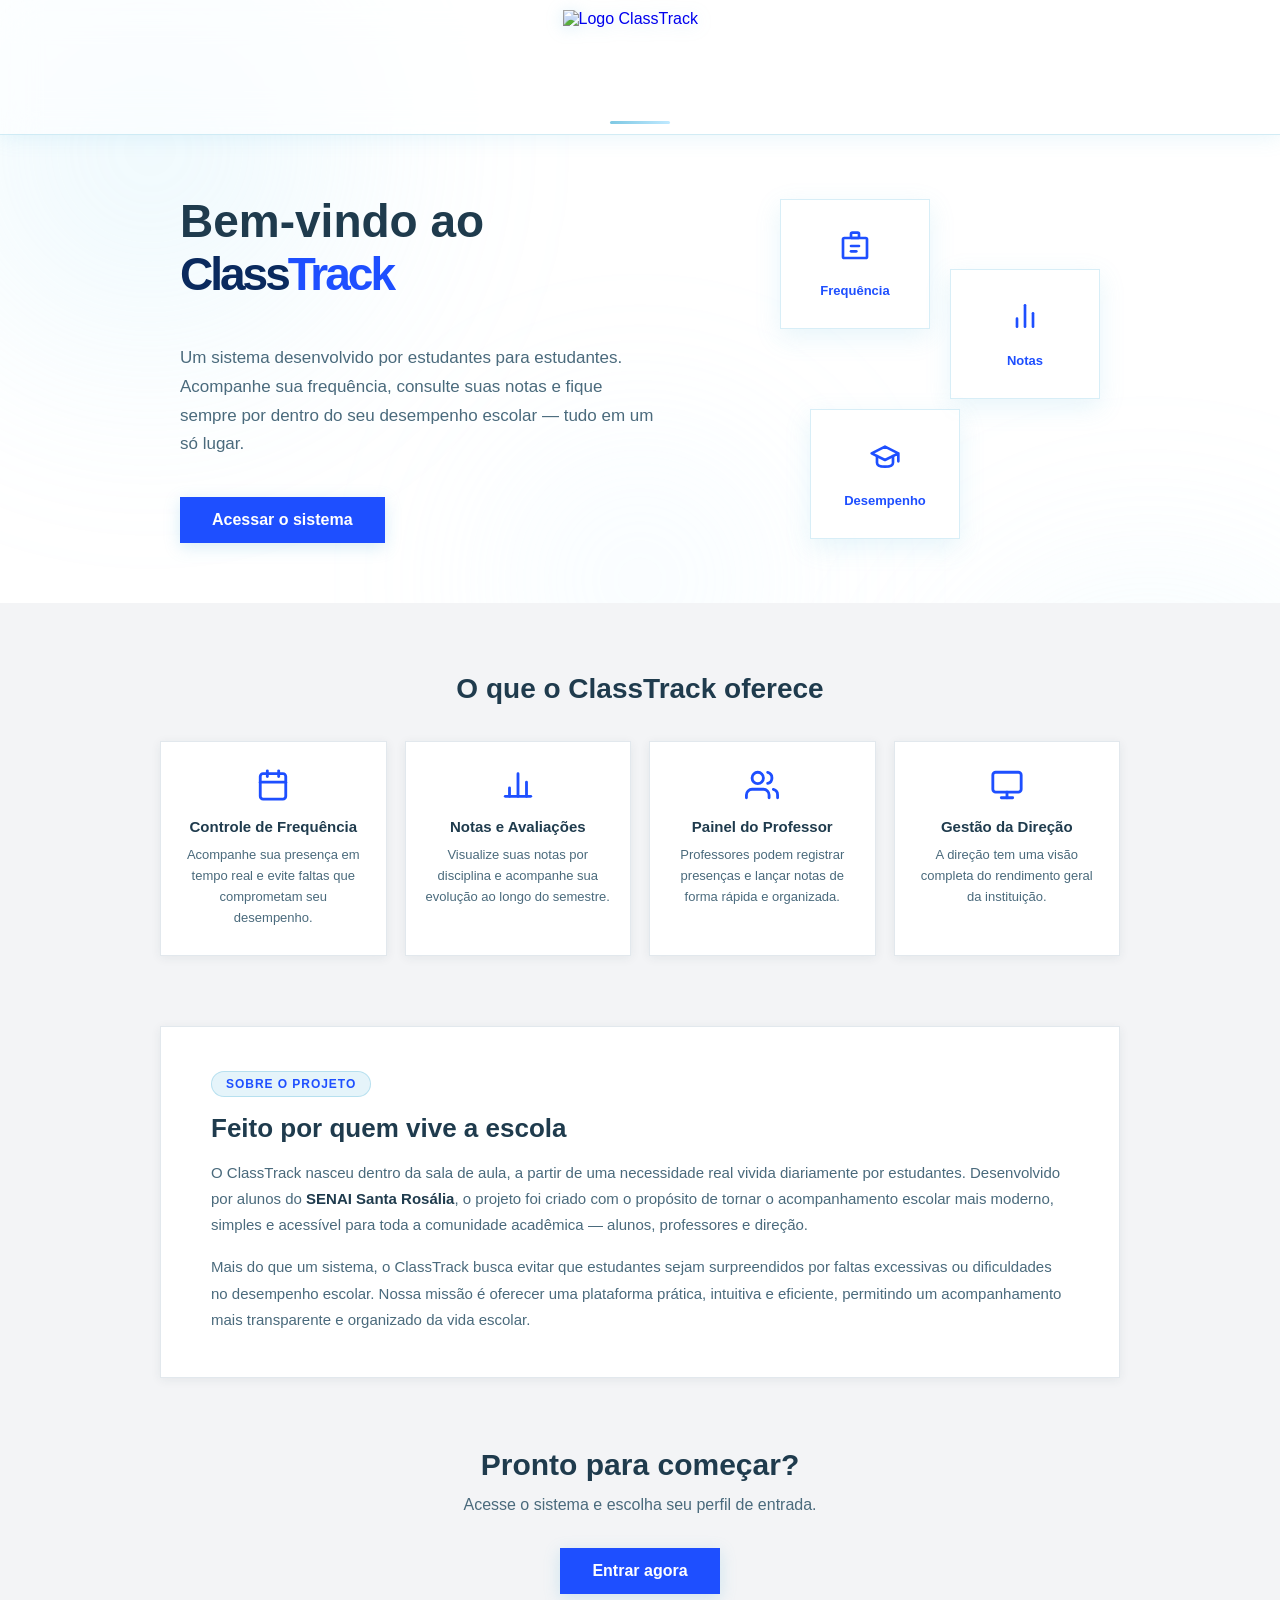
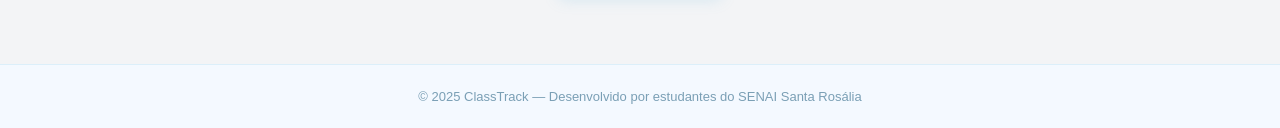
==== commit 907b038b: "Alteração De Letras Maiusculas" ====
--- a/index.html
+++ b/index.html
@@ -6,6 +6,7 @@
     <meta name="viewport" content="width=device-width, initial-scale=1.0" />
     <title>ClassTrack — Início</title>
     <link rel="stylesheet" href="index.css" />
+    <link rel="icon" type="image/png" href="assets\favIcon.png">
 </head>
 
 <body>
@@ -19,7 +20,7 @@
     <header>
         <div class="header-inner">
             <a href="index.html" class="logo-link">
-                <img src="Assets/logoClass.png" alt="Logo ClassTrack" id="logo">
+                <img src="assets/logoClass.png" alt="Logo ClassTrack" id="logo">
             </a>
             <div class="header-accent-line"></div>
         </div>
@@ -39,7 +40,7 @@
                     Um sistema desenvolvido por estudantes para estudantes. Acompanhe sua frequência,
                     consulte suas notas e fique sempre por dentro do seu desempenho escolar — tudo em um só lugar.
                 </p>
-                <a href="Acesso.html" class="cta-btn">Acessar o sistema</a>
+                <a href="acesso.html" class="cta-btn">Acessar o sistema</a>
             </div>
 
             <div class="hero-visual">
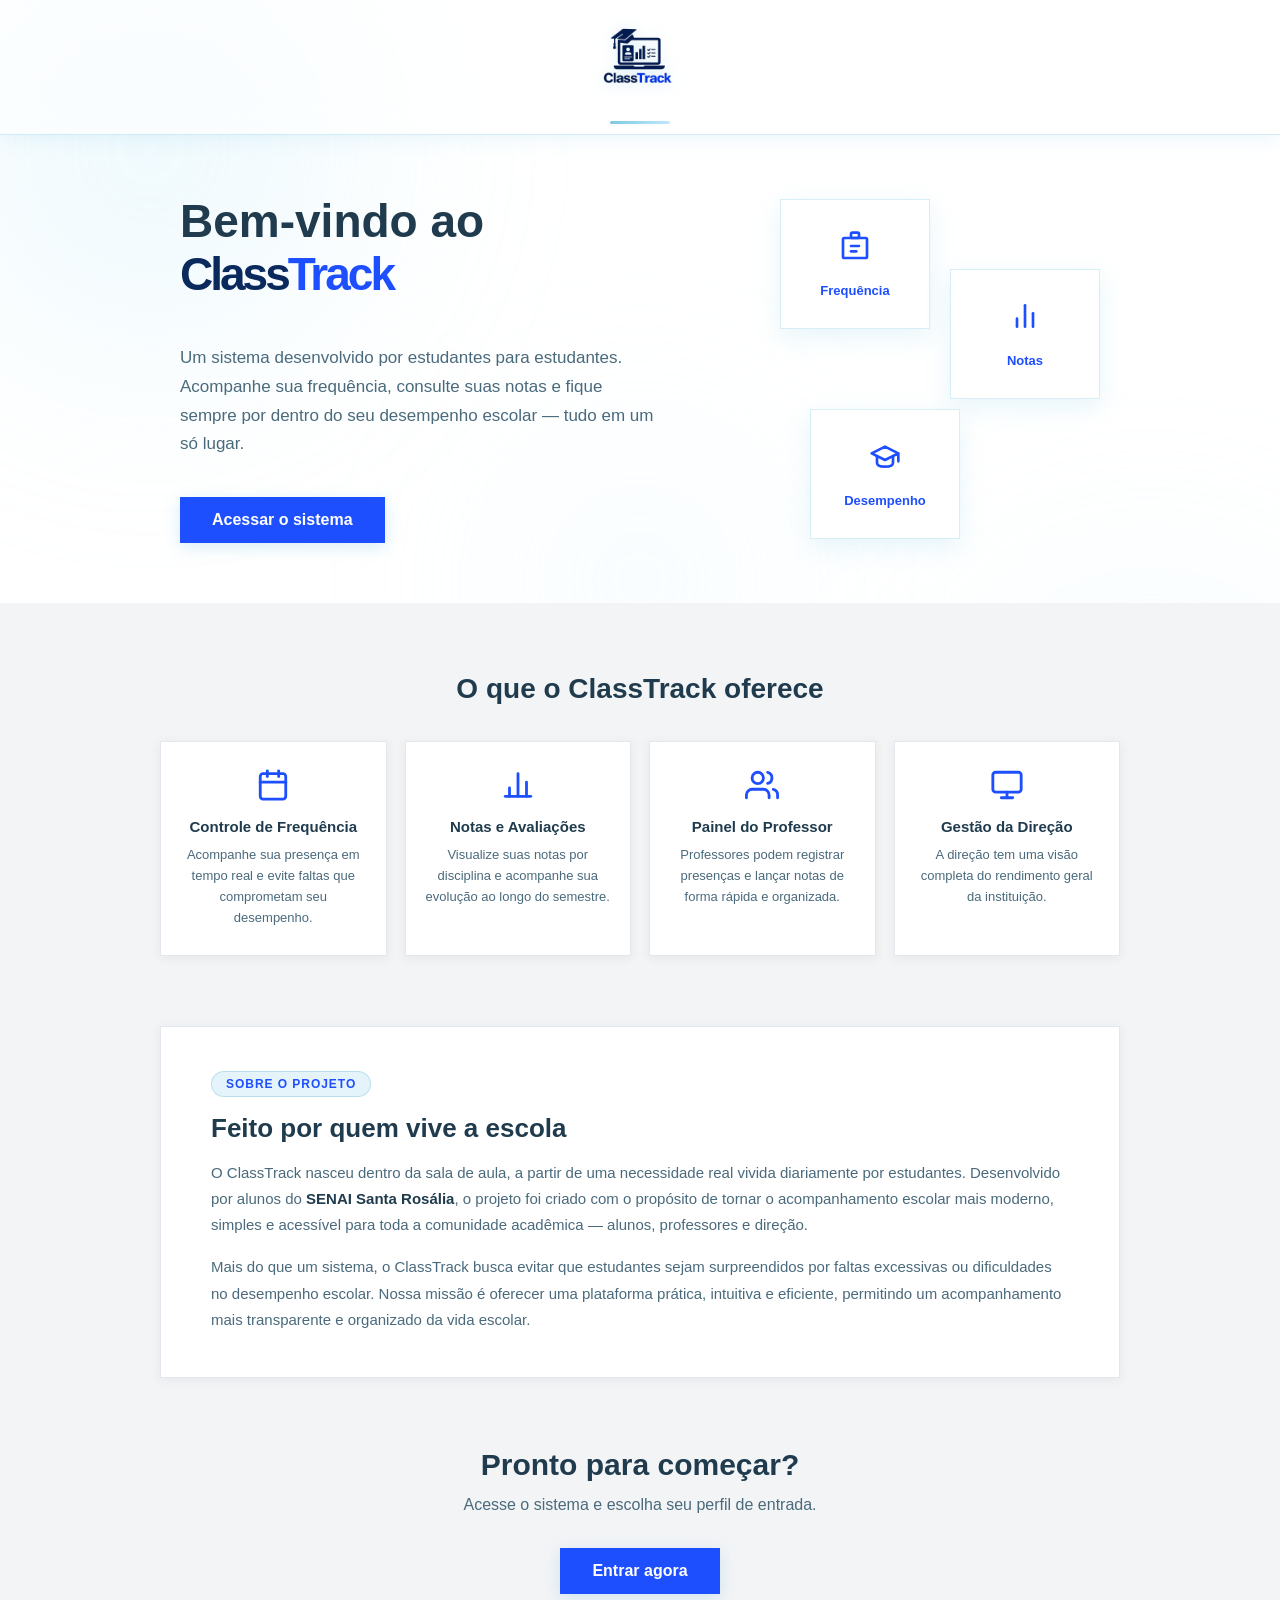
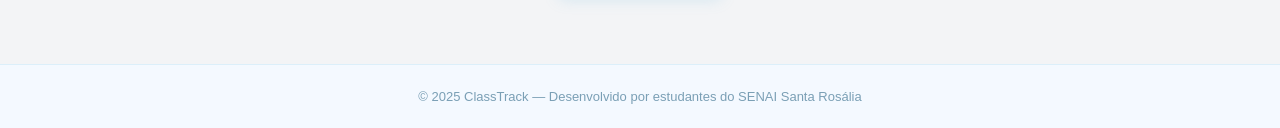
==== commit 0f77977e: "Volta das letras maiusculas" ====
--- a/index.html
+++ b/index.html
@@ -6,7 +6,7 @@
     <meta name="viewport" content="width=device-width, initial-scale=1.0" />
     <title>ClassTrack — Início</title>
     <link rel="stylesheet" href="index.css" />
-    <link rel="icon" type="image/png" href="assets\favIcon.png">
+    <link rel="icon" type="image/png" href="Assets\favIcon.png">
 </head>
 
 <body>
@@ -20,7 +20,7 @@
     <header>
         <div class="header-inner">
             <a href="index.html" class="logo-link">
-                <img src="assets/logoClass.png" alt="Logo ClassTrack" id="logo">
+                <img src="Assets/logoClass.png" alt="Logo ClassTrack" id="logo">
             </a>
             <div class="header-accent-line"></div>
         </div>
@@ -40,7 +40,7 @@
                     Um sistema desenvolvido por estudantes para estudantes. Acompanhe sua frequência,
                     consulte suas notas e fique sempre por dentro do seu desempenho escolar — tudo em um só lugar.
                 </p>
-                <a href="acesso.html" class="cta-btn">Acessar o sistema</a>
+                <a href="Acesso.html" class="cta-btn">Acessar o sistema</a>
             </div>
 
             <div class="hero-visual">
